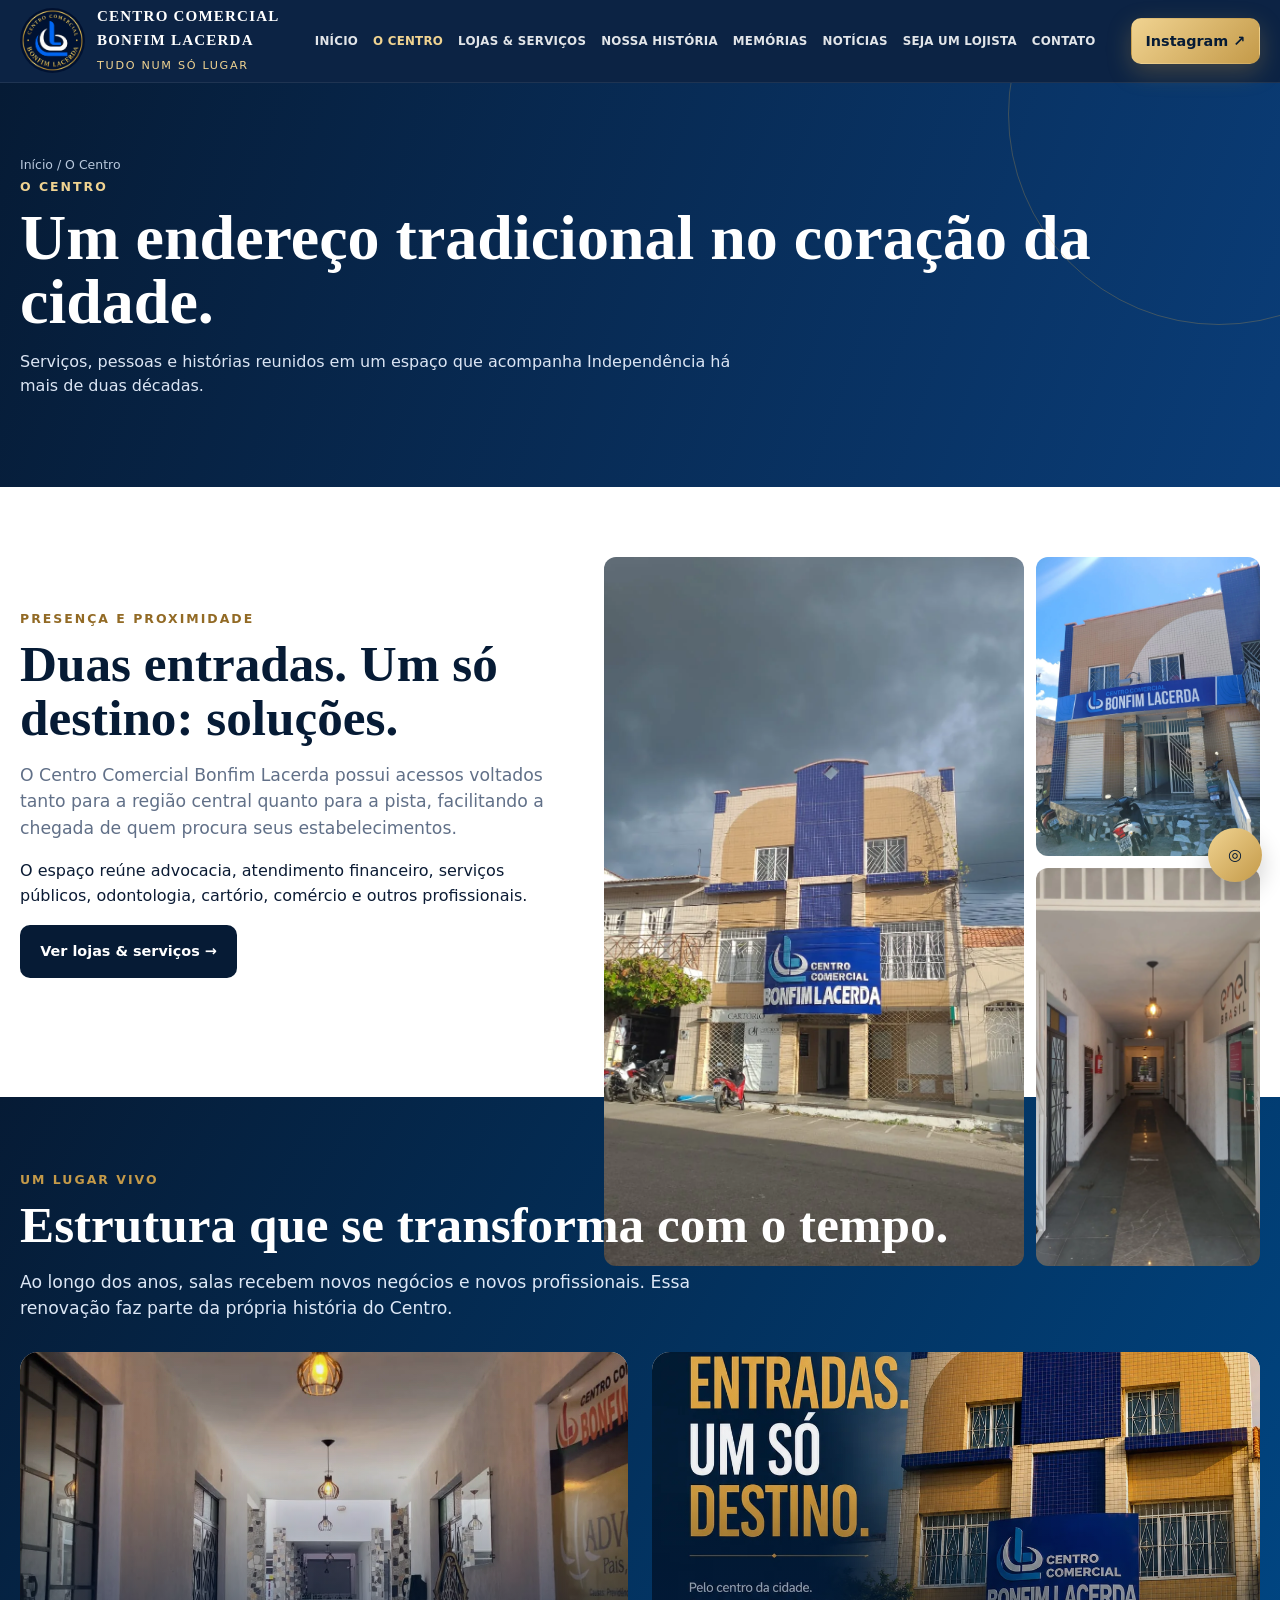
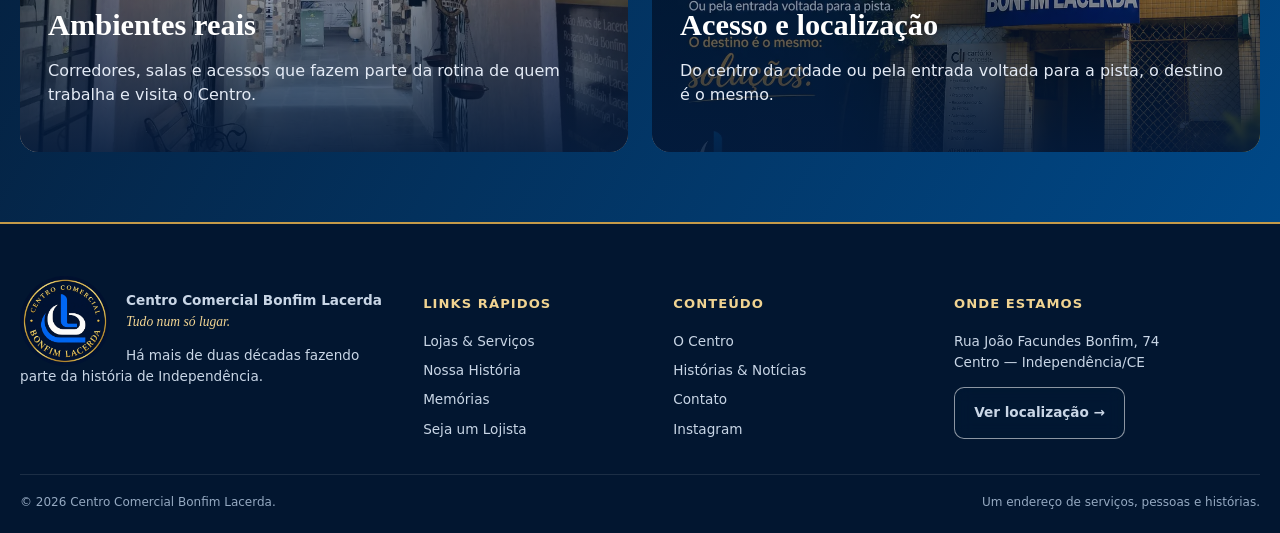
==== centro.html @ 52366234 "chore: initial commit - Centro Comercial Bonfim Lacerda site feat: static site with HTML, CSS, JS (n" ====
<!doctype html><html lang="pt-BR"><head><meta charset="utf-8"><meta name="viewport" content="width=device-width,initial-scale=1"><title>O Centro | Centro Comercial Bonfim Lacerda</title><meta name="description" content="Conheça a estrutura, localização, fachadas, corredores e características do Centro Comercial Bonfim Lacerda."><meta name="theme-color" content="#031b3d"><meta property="og:title" content="O Centro | Centro Comercial Bonfim Lacerda"><meta property="og:description" content="Conheça a estrutura, localização, fachadas, corredores e características do Centro Comercial Bonfim Lacerda."><meta property="og:type" content="website"><link rel="stylesheet" href="assets/css/style.css"></head><body ><header class="header"><div class="container header-inner"><a class="brand" href="index.html"><img src="assets/images/logo-oficial.webp" alt="Logo Centro Comercial Bonfim Lacerda"><div class="brand-text"><strong>CENTRO COMERCIAL<br>BONFIM LACERDA</strong><span>Tudo num só lugar</span></div></a><nav class="nav" id="main-nav" aria-label="Navegação principal"><a class="" href="index.html">Início</a><a aria-current="page" class="active" href="centro.html">O Centro</a><a class="" href="lojas.html">Lojas & Serviços</a><a class="" href="historia.html">Nossa História</a><a class="" href="memorias.html">Memórias</a><a class="" href="noticias.html">Notícias</a><a class="" href="lojista.html">Seja um Lojista</a><a class="" href="contato.html">Contato</a></nav><button class="menu-btn" aria-label="Abrir menu" aria-expanded="false" aria-controls="main-nav">☰</button><a class="btn btn-gold header-cta" href="https://www.instagram.com/centrocomercial.bonfim_lacerda/" target="_blank" rel="noopener">Instagram ↗</a></div></header><main><section class="page-hero"><div class="container"><div class="breadcrumbs">Início / O Centro</div><span class="eyebrow">O Centro</span><h1>Um endereço tradicional no coração da cidade.</h1><p>Serviços, pessoas e histórias reunidos em um espaço que acompanha Independência há mais de duas décadas.</p></div></section><section class="section"><div class="container about-grid"><div><span class="eyebrow">Presença e proximidade</span><h2 class="title">Duas entradas. Um só destino: soluções.</h2><p class="lead">O Centro Comercial Bonfim Lacerda possui acessos voltados tanto para a região central quanto para a pista, facilitando a chegada de quem procura seus estabelecimentos.</p><p>O espaço reúne advocacia, atendimento financeiro, serviços públicos, odontologia, cartório, comércio e outros profissionais.</p><a class="btn btn-navy" href="lojas.html">Ver lojas & serviços →</a></div><div class="photo-collage"><img src="assets/images/fachada-principal.webp" alt="Fachada principal"><img src="assets/images/fachada-pista.webp" alt="Fachada pela pista"><img src="assets/images/corredor-principal.webp" alt="Corredor interno"></div></div></section><section class="section dark-section"><div class="container"><span class="eyebrow">Um lugar vivo</span><h2 class="title">Estrutura que se transforma com o tempo.</h2><p class="lead">Ao longo dos anos, salas recebem novos negócios e novos profissionais. Essa renovação faz parte da própria história do Centro.</p><div class="story-grid" style="margin-top:30px"><div class="story-card"><img src="assets/images/corredor-superior.webp" alt="Corredor superior"><div class="story-copy"><h3>Ambientes reais</h3><p>Corredores, salas e acessos que fazem parte da rotina de quem trabalha e visita o Centro.</p></div></div><div class="story-card"><img src="assets/images/duas-entradas.webp" alt="Duas entradas do Centro"><div class="story-copy"><h3>Acesso e localização</h3><p>Do centro da cidade ou pela entrada voltada para a pista, o destino é o mesmo.</p></div></div></div></div></section></main><footer class="footer"><div class="container"><div class="footer-grid"><div class="footer-brand"><img src="assets/images/logo-oficial.webp" alt="Centro Comercial Bonfim Lacerda"><p><strong>Centro Comercial Bonfim Lacerda</strong><br><em style="color:var(--gold-2);font-family:Georgia,serif">Tudo num só lugar.</em></p><p>Há mais de duas décadas fazendo parte da história de Independência.</p></div><div><h4>Links rápidos</h4><div class="footer-links"><a href="lojas.html">Lojas & Serviços</a><a href="historia.html">Nossa História</a><a href="memorias.html">Memórias</a><a href="lojista.html">Seja um Lojista</a></div></div><div><h4>Conteúdo</h4><div class="footer-links"><a href="centro.html">O Centro</a><a href="noticias.html">Histórias & Notícias</a><a href="contato.html">Contato</a><a href="https://www.instagram.com/centrocomercial.bonfim_lacerda/" target="_blank" rel="noopener">Instagram</a></div></div><div><h4>Onde estamos</h4><p>Rua João Facundes Bonfim, 74<br>Centro — Independência/CE</p><a class="btn btn-outline" href="contato.html">Ver localização →</a></div></div><div class="copyright"><span>© 2026 Centro Comercial Bonfim Lacerda.</span><span>Um endereço de serviços, pessoas e histórias.</span></div></div></footer><a class="floating-instagram" href="https://www.instagram.com/centrocomercial.bonfim_lacerda/" aria-label="Instagram" target="_blank" rel="noopener">◎</a><script src="assets/js/app.js"></script></body></html>
---- assets/css/style.css ----
:root{
  --navy:#031b3d; --navy-2:#062a58; --navy-3:#0a3d78; --blue:#008cff;
  --blue-2:#156ee8; --gold:#e2ab42; --gold-2:#f4cf72; --cream:#f7f2e8;
  --white:#fff; --ink:#0b1b34; --muted:#617088; --line:#dce3ed;
  --shadow:0 18px 50px rgba(3,27,61,.12); --radius:20px; --max:1180px;
}
*{box-sizing:border-box}html{scroll-behavior:smooth}body{margin:0;font-family:Inter,system-ui,-apple-system,Segoe UI,Roboto,Arial,sans-serif;color:var(--ink);background:#fff;line-height:1.55}a{color:inherit;text-decoration:none}img{max-width:100%;display:block}button,input,select,textarea{font:inherit}.container{width:min(var(--max),calc(100% - 36px));margin:auto}.eyebrow{font-size:.78rem;letter-spacing:.16em;text-transform:uppercase;font-weight:800;color:var(--gold)}.serif{font-family:Georgia,'Times New Roman',serif}.section{padding:82px 0}.section-sm{padding:56px 0}.title{font:700 clamp(2rem,4vw,3.4rem)/1.05 Georgia,'Times New Roman',serif;color:var(--navy);margin:.35rem 0 1rem}.lead{font-size:1.08rem;color:var(--muted);max-width:760px}.btn{display:inline-flex;align-items:center;gap:.65rem;border-radius:10px;padding:.9rem 1.2rem;font-weight:800;font-size:.9rem;border:1px solid transparent;transition:.2s ease;cursor:pointer}.btn:hover{transform:translateY(-2px)}.btn-gold{background:linear-gradient(135deg,var(--gold-2),var(--gold));color:var(--navy);box-shadow:0 8px 24px rgba(226,171,66,.25)}.btn-outline{border-color:rgba(255,255,255,.55);color:#fff;background:rgba(3,27,61,.22);backdrop-filter:blur(8px)}.btn-navy{background:var(--navy);color:#fff}.btn-light{background:#fff;color:var(--navy);border-color:var(--line)}
.header{position:sticky;top:0;z-index:50;background:rgba(3,27,61,.96);backdrop-filter:blur(10px);border-bottom:1px solid rgba(255,255,255,.08)}.header-inner{height:82px;display:flex;align-items:center;justify-content:space-between;gap:24px}.brand{display:flex;align-items:center;gap:12px;color:#fff;min-width:235px}.brand img{width:65px;height:65px;border-radius:50%;object-fit:cover}.brand-text strong{display:block;font-family:Georgia,serif;letter-spacing:.08em;font-size:.94rem}.brand-text span{font-size:.7rem;letter-spacing:.15em;color:var(--gold-2);text-transform:uppercase}.nav{display:flex;gap:21px;align-items:center}.nav a{color:#fff;font-size:.78rem;font-weight:800;text-transform:uppercase;letter-spacing:.02em;opacity:.88}.nav a:hover,.nav a.active{color:var(--gold-2);opacity:1}.menu-btn{display:none;background:none;border:0;color:#fff;font-size:1.6rem}.header-cta{white-space:nowrap}
.hero{position:relative;min-height:690px;background:var(--navy);overflow:hidden;color:#fff}.hero-media{position:absolute;inset:0 0 0 43%;background:url('../images/fachada-principal.webp') center 35%/cover no-repeat}.hero-media:after{content:'';position:absolute;inset:0;background:linear-gradient(90deg,var(--navy) 0%,rgba(3,27,61,.55) 25%,rgba(3,27,61,.08) 72%)}.hero:before{content:'';position:absolute;inset:0;background:radial-gradient(circle at 22% 45%,rgba(0,140,255,.20),transparent 35%),linear-gradient(90deg,var(--navy) 0 51%,transparent 76%)}.hero-content{position:relative;z-index:2;padding:95px 0 120px;max-width:610px}.hero h1{font:700 clamp(2.7rem,6vw,5.2rem)/.98 Georgia,'Times New Roman',serif;margin:.45rem 0 1rem}.hero h1 em{font-weight:500;color:var(--gold-2)}.hero .subbrand{font-size:1.1rem;letter-spacing:.24em;text-transform:uppercase;font-weight:700}.hero .slogan{font:italic 700 1.55rem Georgia,serif;color:var(--gold-2);margin:.35rem 0 1.4rem}.hero p{max-width:520px;color:#d9e3f2}.hero-actions{display:flex;gap:12px;flex-wrap:wrap;margin-top:28px}.feature-strip{position:relative;z-index:3;margin-top:-55px}.feature-box{background:linear-gradient(110deg,var(--navy),var(--navy-2));color:#fff;border:1px solid rgba(226,171,66,.75);border-radius:18px;display:grid;grid-template-columns:repeat(4,1fr);box-shadow:var(--shadow);overflow:hidden}.feature-item{padding:22px;display:flex;gap:13px;align-items:flex-start}.feature-item+.feature-item{border-left:1px solid rgba(255,255,255,.1)}.feature-icon{font-size:1.65rem;color:var(--gold)}.feature-item strong{display:block}.feature-item small{color:#d5dfef}
.category-grid{display:grid;grid-template-columns:repeat(6,1fr);gap:15px;margin-top:30px}.category-card{border:1px solid #eadfca;border-radius:14px;padding:24px 14px;text-align:center;background:#fff;transition:.2s}.category-card:hover{transform:translateY(-4px);box-shadow:var(--shadow);border-color:var(--gold)}.category-icon{font-size:2rem;color:var(--navy-3);margin-bottom:12px}.category-card strong{display:block;color:var(--navy);font-family:Georgia,serif;font-size:1.05rem}.category-card small{color:var(--muted)}
.dark-section{background:linear-gradient(120deg,var(--navy),#004887);color:#fff}.dark-section .title{color:#fff}.dark-section .lead{color:#dce7f6}.about-grid{display:grid;grid-template-columns:.9fr 1.1fr;gap:48px;align-items:center}.photo-collage{display:grid;grid-template-columns:1.5fr .8fr;grid-template-rows:1fr 1fr;gap:12px;height:470px}.photo-collage img{width:100%;height:100%;object-fit:cover;border-radius:12px}.photo-collage img:first-child{grid-row:1/3}.stats{display:grid;grid-template-columns:repeat(3,1fr);gap:12px;margin:28px 0}.stat{padding:18px 15px;border-left:3px solid var(--gold);background:rgba(255,255,255,.07);border-radius:0 10px 10px 0}.stat strong{display:block;font:700 1.5rem Georgia,serif;color:var(--gold-2)}.stat span{font-size:.82rem;color:#dce7f6}
.services-grid{display:grid;grid-template-columns:repeat(4,1fr);gap:20px;margin-top:30px}.service-card{border:1px solid var(--line);border-radius:16px;overflow:hidden;background:#fff;display:flex;flex-direction:column;transition:.2s;min-height:100%}.service-card:hover{transform:translateY(-4px);box-shadow:var(--shadow)}.service-image{height:210px;position:relative;overflow:hidden;background:#eef3f8}.service-image img{width:100%;height:100%;object-fit:cover;transition:.35s}.service-card:hover .service-image img{transform:scale(1.035)}.service-badge{position:absolute;left:14px;top:14px;background:var(--navy);color:#fff;padding:.35rem .6rem;border-radius:999px;font-size:.7rem;font-weight:800;box-shadow:0 4px 15px rgba(0,0,0,.18)}.service-body{padding:18px;display:flex;flex-direction:column;flex:1}.service-body h3{font:700 1.25rem Georgia,serif;color:var(--navy);margin:.15rem 0 .5rem}.service-meta{font-size:.8rem;color:var(--muted);margin-bottom:9px}.service-body p{font-size:.9rem;color:#506078}.service-link{margin-top:auto;color:var(--navy-3);font-weight:800;font-size:.86rem}.featured-service{display:grid;grid-template-columns:1fr 1.05fr;min-height:520px;border-radius:24px;overflow:hidden;background:var(--navy);box-shadow:var(--shadow)}.featured-service-media{position:relative}.featured-service-media img{width:100%;height:100%;object-fit:cover}.featured-service-content{padding:52px;color:#fff;display:flex;flex-direction:column;justify-content:center;background:radial-gradient(circle at 90% 10%,rgba(226,171,66,.18),transparent 35%)}.featured-service-content h2{font:700 clamp(2rem,4vw,3.2rem)/1.03 Georgia,serif;margin:.4rem 0 1rem}.featured-service-content .heritage{color:var(--gold-2);font:italic 1.25rem Georgia,serif}.featured-service-content p{color:#dbe6f5}.owner-label{display:inline-flex;align-self:flex-start;border:1px solid var(--gold);color:var(--gold-2);border-radius:999px;padding:.45rem .7rem;font-size:.75rem;font-weight:800;margin-bottom:10px}
.story-grid{display:grid;grid-template-columns:1fr 1fr;gap:24px}.story-card{border-radius:18px;overflow:hidden;min-height:400px;position:relative;background:#eee}.story-card img{width:100%;height:100%;object-fit:cover;position:absolute;inset:0}.story-card:after{content:'';position:absolute;inset:0;background:linear-gradient(0deg,rgba(3,27,61,.9),rgba(3,27,61,.06) 70%)}.story-copy{position:absolute;z-index:2;left:28px;right:28px;bottom:28px;color:#fff}.story-copy h3{font:700 1.9rem Georgia,serif;margin:.25rem 0}.story-copy p{color:#e3eaf5}.rental-banner{display:grid;grid-template-columns:1fr .9fr;align-items:center;background:linear-gradient(120deg,#fff8e9,#fff);border:1px solid #f0d99d;border-radius:22px;overflow:hidden}.rental-copy{padding:42px}.rental-copy h2{font:700 2.3rem/1.05 Georgia,serif;color:var(--navy);margin:.35rem 0 1rem}.rental-banner img{width:100%;height:100%;object-fit:cover;min-height:390px}
.page-hero{background:linear-gradient(110deg,var(--navy),var(--navy-3));color:#fff;padding:72px 0;position:relative;overflow:hidden}.page-hero:after{content:'';position:absolute;width:420px;height:420px;border:1px solid rgba(226,171,66,.25);border-radius:50%;right:-150px;top:-180px}.page-hero h1{font:700 clamp(2.5rem,5vw,4.6rem)/1 Georgia,serif;margin:.4rem 0 .7rem}.page-hero p{max-width:720px;color:#dbe5f4}.breadcrumbs{font-size:.78rem;color:#b9c9dd}.filterbar{display:flex;gap:10px;flex-wrap:wrap;margin:24px 0 30px}.filter-btn{border:1px solid var(--line);background:#fff;border-radius:999px;padding:.55rem .9rem;font-weight:700;color:var(--navy);cursor:pointer}.filter-btn.active,.filter-btn:hover{background:var(--navy);color:#fff;border-color:var(--navy)}.search-box{width:100%;max-width:520px;border:1px solid var(--line);border-radius:12px;padding:.95rem 1rem}.detail-grid{display:grid;grid-template-columns:1fr 1fr;gap:42px;align-items:start}.detail-gallery{display:grid;gap:12px}.detail-gallery img{border-radius:16px;width:100%;max-height:570px;object-fit:cover}.detail-card{position:sticky;top:110px;border:1px solid var(--line);border-radius:18px;padding:28px;box-shadow:var(--shadow)}.detail-card h1{font:700 2.3rem Georgia,serif;color:var(--navy);margin:.3rem 0}.info-list{display:grid;gap:10px;margin:20px 0}.info-row{display:flex;gap:10px;padding:10px 0;border-bottom:1px solid var(--line)}.info-row strong{min-width:95px}.timeline{position:relative;margin:36px 0}.timeline:before{content:'';position:absolute;left:16px;top:10px;bottom:10px;width:2px;background:#d7c18c}.timeline-item{position:relative;padding:0 0 34px 55px}.timeline-item:before{content:'';position:absolute;width:14px;height:14px;border:4px solid #fff;background:var(--gold);box-shadow:0 0 0 2px var(--gold);border-radius:50%;left:10px;top:5px}.timeline-item h3{color:var(--navy);font-family:Georgia,serif;margin:0 0 6px}.founders-grid{display:grid;grid-template-columns:1.1fr .9fr;gap:30px;align-items:center}.founders-grid img{border-radius:18px;box-shadow:var(--shadow)}.memory-grid{display:grid;grid-template-columns:repeat(3,1fr);gap:20px}.memory-card{border:1px solid var(--line);border-radius:16px;overflow:hidden}.memory-card img{height:260px;width:100%;object-fit:cover}.memory-card div{padding:18px}.contact-grid{display:grid;grid-template-columns:.85fr 1.15fr;gap:30px}.contact-card{padding:28px;border:1px solid var(--line);border-radius:16px}.map{width:100%;min-height:430px;border:0;border-radius:16px}.form-grid{display:grid;grid-template-columns:1fr 1fr;gap:14px}.field{display:grid;gap:6px}.field.full{grid-column:1/-1}.field label{font-weight:700;font-size:.85rem}.field input,.field textarea,.field select{border:1px solid var(--line);border-radius:10px;padding:.85rem}.field textarea{min-height:130px;resize:vertical}
.footer{background:#021630;color:#fff;border-top:2px solid var(--gold);padding:52px 0 22px}.footer-grid{display:grid;grid-template-columns:1.2fr .7fr .8fr 1fr;gap:36px}.footer-brand img{width:90px;height:90px;border-radius:50%;float:left;margin-right:16px}.footer h4{color:var(--gold-2);font-size:.82rem;text-transform:uppercase;letter-spacing:.08em}.footer a,.footer p{color:#c9d6e6;font-size:.85rem}.footer-links{display:grid;gap:8px}.copyright{border-top:1px solid rgba(255,255,255,.1);margin-top:34px;padding-top:18px;display:flex;justify-content:space-between;gap:20px;color:#95a9c1;font-size:.75rem}.floating-instagram{position:fixed;right:18px;bottom:18px;z-index:40;width:54px;height:54px;border-radius:50%;background:linear-gradient(135deg,var(--gold-2),var(--gold));color:var(--navy);display:grid;place-items:center;font-weight:900;box-shadow:0 10px 25px rgba(0,0,0,.2)}
@media(max-width:980px){.nav{display:none;position:absolute;top:82px;left:0;right:0;background:var(--navy);padding:20px 24px;flex-direction:column;align-items:flex-start}.nav.open{display:flex}.menu-btn{display:block}.header-cta{display:none}.hero-media{inset:0;opacity:.52}.hero:before{background:linear-gradient(90deg,var(--navy) 0%,rgba(3,27,61,.75) 60%,rgba(3,27,61,.35))}.hero-content{max-width:640px}.feature-box{grid-template-columns:1fr 1fr}.feature-item:nth-child(3){border-left:0;border-top:1px solid rgba(255,255,255,.1)}.feature-item:nth-child(4){border-top:1px solid rgba(255,255,255,.1)}.category-grid{grid-template-columns:repeat(3,1fr)}.about-grid,.featured-service,.founders-grid,.detail-grid,.contact-grid{grid-template-columns:1fr}.services-grid{grid-template-columns:repeat(2,1fr)}.featured-service-media{min-height:460px}.rental-banner{grid-template-columns:1fr}.rental-banner img{max-height:470px}.memory-grid{grid-template-columns:repeat(2,1fr)}.footer-grid{grid-template-columns:1fr 1fr}.detail-card{position:static}}
@media(max-width:640px){.container{width:min(100% - 24px,var(--max))}.brand-text{display:none}.brand{min-width:auto}.header-inner{height:70px}.brand img{width:54px;height:54px}.nav{top:70px}.hero{min-height:650px}.hero-content{padding:75px 0 110px}.feature-strip{margin-top:-45px}.feature-box{grid-template-columns:1fr}.feature-item+.feature-item{border-left:0;border-top:1px solid rgba(255,255,255,.1)}.category-grid{grid-template-columns:1fr 1fr}.section{padding:60px 0}.about-grid{gap:28px}.photo-collage{height:360px}.stats{grid-template-columns:1fr}.services-grid,.story-grid,.memory-grid{grid-template-columns:1fr}.service-image{height:230px}.featured-service-media{min-height:390px}.featured-service-content{padding:32px 24px}.rental-copy{padding:30px 22px}.footer-grid{grid-template-columns:1fr}.copyright{flex-direction:column}.form-grid{grid-template-columns:1fr}.field.full{grid-column:auto}.page-hero{padding:55px 0}.contact-grid{gap:18px}}
/* Revisão visual 2026: contraste, respiro e fotografia real. */
:root{--navy:#061b35;--navy-2:#102b49;--gold:#c49a49;--gold-2:#f0d391;--cream:#f5f0e6;--radius:14px;--max:1240px}
.header-inner{gap:16px}.nav{gap:15px}.nav a{font-size:.74rem}.header-cta{padding:.7rem .85rem}.hero{min-height:0;background:var(--navy)}.hero:before{display:none}.hero-layout{display:grid;grid-template-columns:1fr 1fr;gap:64px;align-items:center;padding:56px 0 88px}.hero-content{padding:0;max-width:560px}.hero h1{font-size:clamp(3rem,6vw,5.5rem);line-height:1.04}.hero p{font-size:1.12rem;line-height:1.7}.hero-photo{margin:0;position:relative;overflow:hidden;border-radius:12px;border:1px solid #ffffff30}.hero-photo img{width:100%;height:490px;object-fit:cover;object-position:center 58%}.hero-photo figcaption{position:absolute;bottom:0;left:0;right:0;background:#061b35dd;color:white;padding:12px 16px;font-size:.8rem}.feature-strip{margin-top:-38px}.feature-box{background:#fff;color:var(--navy);border:1px solid #e8e0d2}.feature-item small{color:var(--muted)}.feature-item+.feature-item{border-color:#e8e0d2}.section{padding:70px 0}.category-card{border-radius:12px}.category-card:hover{background:var(--cream)}.empty-results{padding:25px;background:var(--cream);border-radius:12px}.empty-results[hidden]{display:none}a:focus-visible,button:focus-visible,input:focus-visible{outline:3px solid #c49a49;outline-offset:4px}.section:not(.dark-section) .eyebrow,.page-hero:not(.dark-section) .eyebrow{color:#926a25}.page-hero .eyebrow{color:var(--gold-2)!important}
@media(max-width:1200px){.nav{display:none;position:absolute;top:82px;left:0;right:0;background:var(--navy);padding:20px 24px;flex-direction:column;align-items:flex-start}.nav.open{display:flex}.menu-btn{display:block}.header-cta{display:none}}
@media(max-width:760px){.hero-layout{grid-template-columns:1fr;gap:28px;padding:42px 0 70px}.hero-photo img{height:340px}.hero h1{font-size:3.5rem}.hero p{font-size:1rem}.feature-strip{margin-top:-25px}.brand-text{display:block}.brand-text strong{font-size:.72rem}.brand-text span{font-size:.6rem}.nav{top:70px}.section{padding:48px 0}}
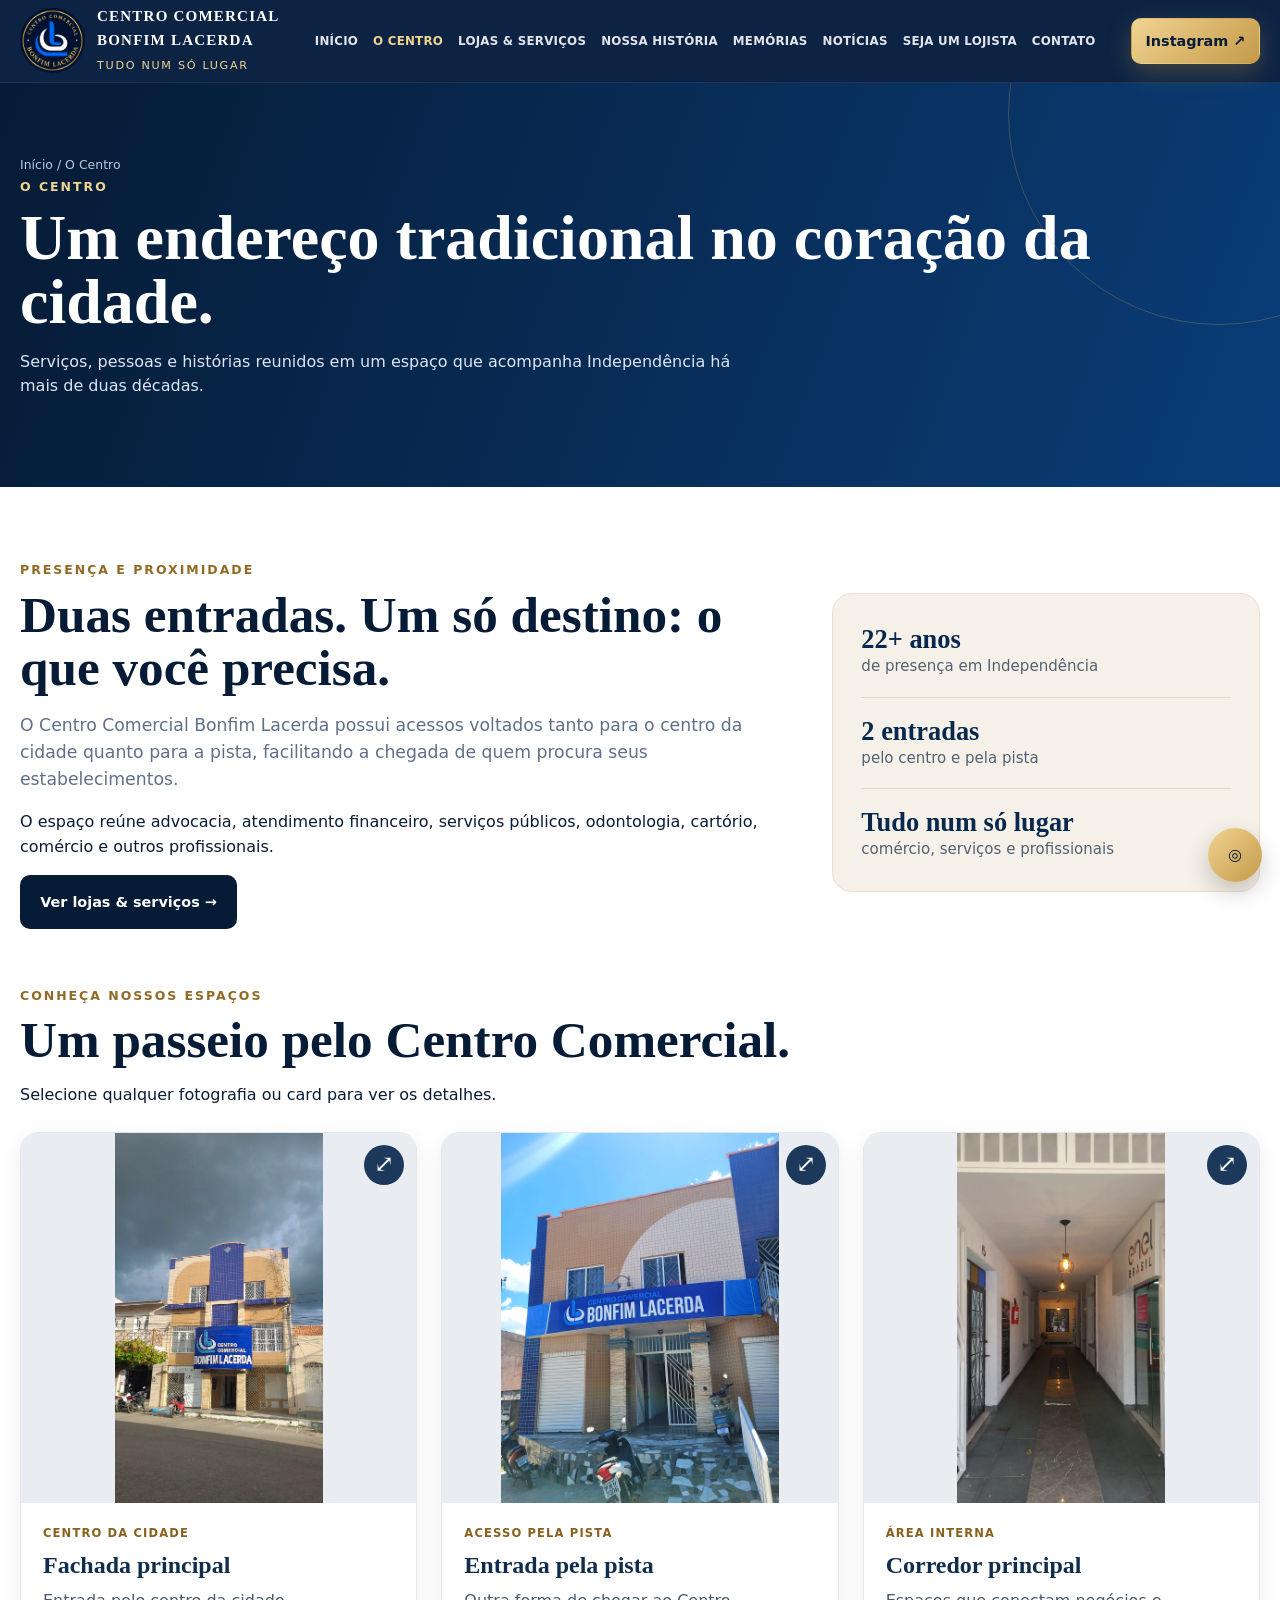
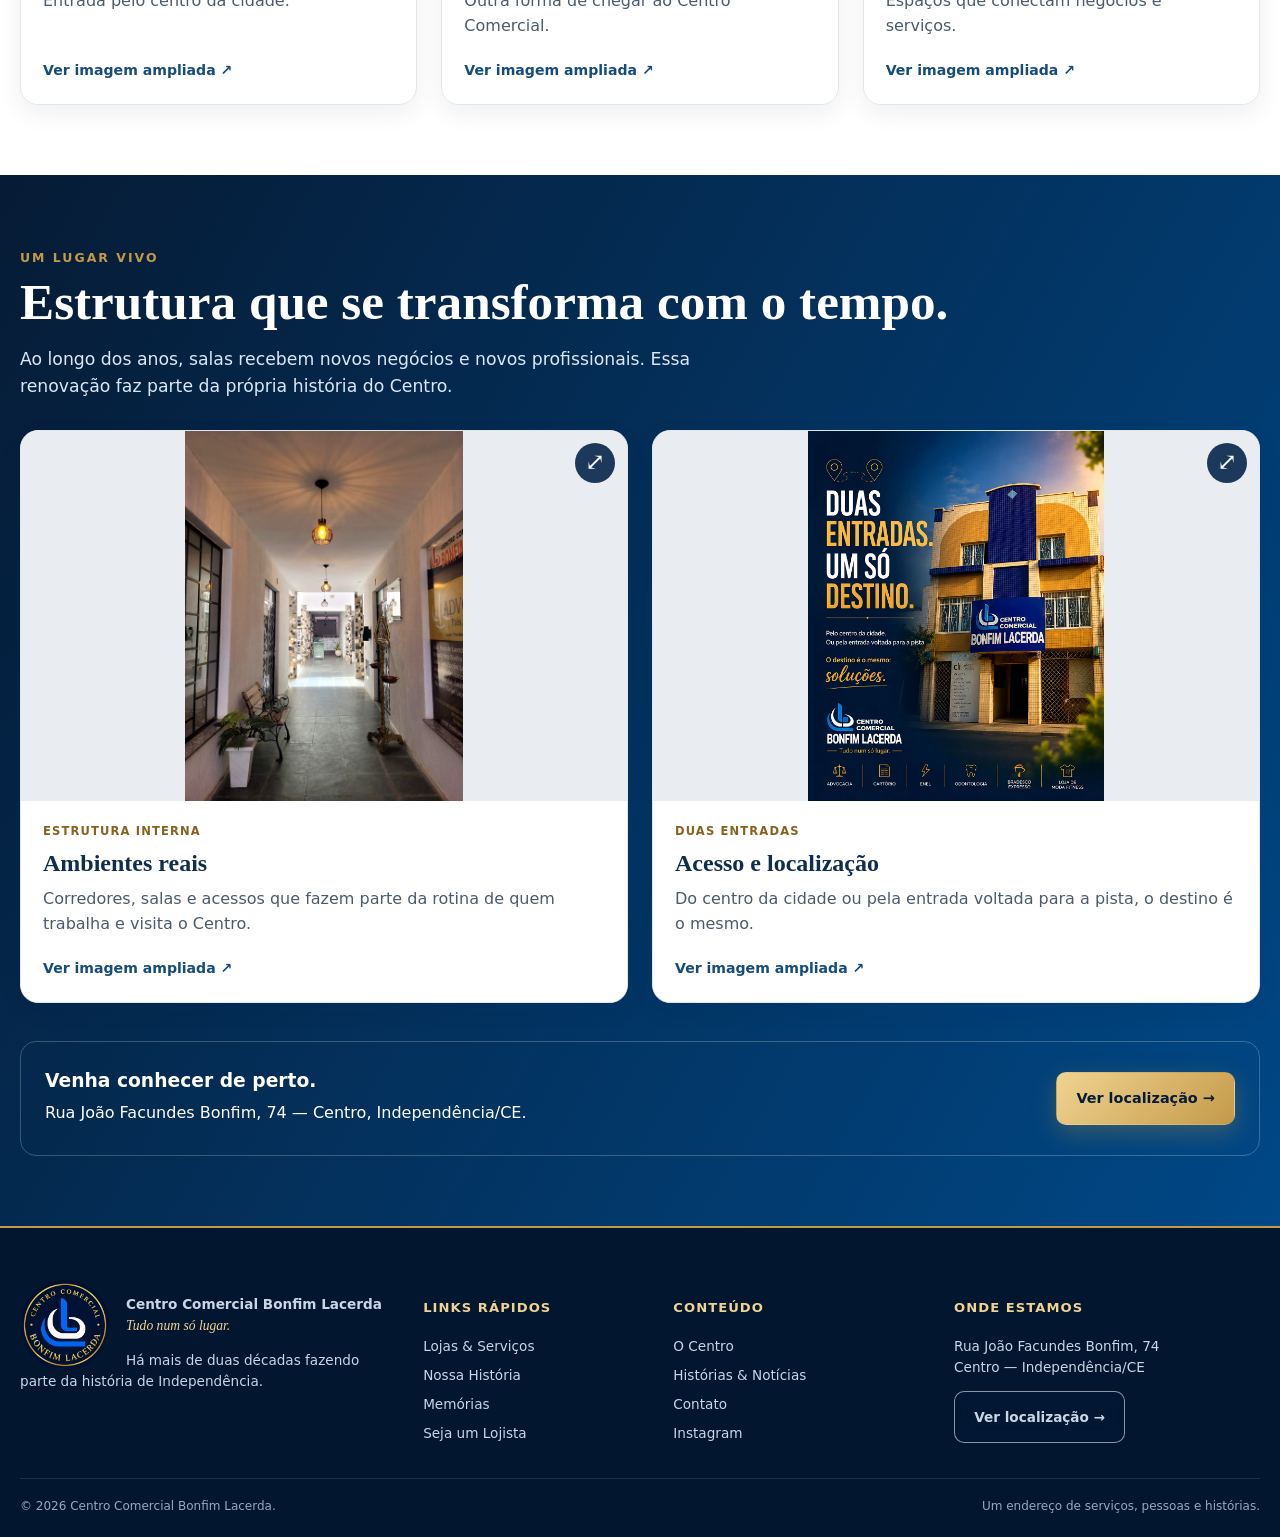
==== commit 0bccc0c9: "fix: correções, ajustes de texto e imagens revisadas Correções funcionais (app.js): - filtro de cate" ====
--- a/centro.html
+++ b/centro.html
@@ -1 +1,4 @@
-<!doctype html><html lang="pt-BR"><head><meta charset="utf-8"><meta name="viewport" content="width=device-width,initial-scale=1"><title>O Centro | Centro Comercial Bonfim Lacerda</title><meta name="description" content="Conheça a estrutura, localização, fachadas, corredores e características do Centro Comercial Bonfim Lacerda."><meta name="theme-color" content="#031b3d"><meta property="og:title" content="O Centro | Centro Comercial Bonfim Lacerda"><meta property="og:description" content="Conheça a estrutura, localização, fachadas, corredores e características do Centro Comercial Bonfim Lacerda."><meta property="og:type" content="website"><link rel="stylesheet" href="assets/css/style.css"></head><body ><header class="header"><div class="container header-inner"><a class="brand" href="index.html"><img src="assets/images/logo-oficial.webp" alt="Logo Centro Comercial Bonfim Lacerda"><div class="brand-text"><strong>CENTRO COMERCIAL<br>BONFIM LACERDA</strong><span>Tudo num só lugar</span></div></a><nav class="nav" id="main-nav" aria-label="Navegação principal"><a class="" href="index.html">Início</a><a aria-current="page" class="active" href="centro.html">O Centro</a><a class="" href="lojas.html">Lojas & Serviços</a><a class="" href="historia.html">Nossa História</a><a class="" href="memorias.html">Memórias</a><a class="" href="noticias.html">Notícias</a><a class="" href="lojista.html">Seja um Lojista</a><a class="" href="contato.html">Contato</a></nav><button class="menu-btn" aria-label="Abrir menu" aria-expanded="false" aria-controls="main-nav">☰</button><a class="btn btn-gold header-cta" href="https://www.instagram.com/centrocomercial.bonfim_lacerda/" target="_blank" rel="noopener">Instagram ↗</a></div></header><main><section class="page-hero"><div class="container"><div class="breadcrumbs">Início / O Centro</div><span class="eyebrow">O Centro</span><h1>Um endereço tradicional no coração da cidade.</h1><p>Serviços, pessoas e histórias reunidos em um espaço que acompanha Independência há mais de duas décadas.</p></div></section><section class="section"><div class="container about-grid"><div><span class="eyebrow">Presença e proximidade</span><h2 class="title">Duas entradas. Um só destino: soluções.</h2><p class="lead">O Centro Comercial Bonfim Lacerda possui acessos voltados tanto para a região central quanto para a pista, facilitando a chegada de quem procura seus estabelecimentos.</p><p>O espaço reúne advocacia, atendimento financeiro, serviços públicos, odontologia, cartório, comércio e outros profissionais.</p><a class="btn btn-navy" href="lojas.html">Ver lojas & serviços →</a></div><div class="photo-collage"><img src="assets/images/fachada-principal.webp" alt="Fachada principal"><img src="assets/images/fachada-pista.webp" alt="Fachada pela pista"><img src="assets/images/corredor-principal.webp" alt="Corredor interno"></div></div></section><section class="section dark-section"><div class="container"><span class="eyebrow">Um lugar vivo</span><h2 class="title">Estrutura que se transforma com o tempo.</h2><p class="lead">Ao longo dos anos, salas recebem novos negócios e novos profissionais. Essa renovação faz parte da própria história do Centro.</p><div class="story-grid" style="margin-top:30px"><div class="story-card"><img src="assets/images/corredor-superior.webp" alt="Corredor superior"><div class="story-copy"><h3>Ambientes reais</h3><p>Corredores, salas e acessos que fazem parte da rotina de quem trabalha e visita o Centro.</p></div></div><div class="story-card"><img src="assets/images/duas-entradas.webp" alt="Duas entradas do Centro"><div class="story-copy"><h3>Acesso e localização</h3><p>Do centro da cidade ou pela entrada voltada para a pista, o destino é o mesmo.</p></div></div></div></div></section></main><footer class="footer"><div class="container"><div class="footer-grid"><div class="footer-brand"><img src="assets/images/logo-oficial.webp" alt="Centro Comercial Bonfim Lacerda"><p><strong>Centro Comercial Bonfim Lacerda</strong><br><em style="color:var(--gold-2);font-family:Georgia,serif">Tudo num só lugar.</em></p><p>Há mais de duas décadas fazendo parte da história de Independência.</p></div><div><h4>Links rápidos</h4><div class="footer-links"><a href="lojas.html">Lojas & Serviços</a><a href="historia.html">Nossa História</a><a href="memorias.html">Memórias</a><a href="lojista.html">Seja um Lojista</a></div></div><div><h4>Conteúdo</h4><div class="footer-links"><a href="centro.html">O Centro</a><a href="noticias.html">Histórias & Notícias</a><a href="contato.html">Contato</a><a href="https://www.instagram.com/centrocomercial.bonfim_lacerda/" target="_blank" rel="noopener">Instagram</a></div></div><div><h4>Onde estamos</h4><p>Rua João Facundes Bonfim, 74<br>Centro — Independência/CE</p><a class="btn btn-outline" href="contato.html">Ver localização →</a></div></div><div class="copyright"><span>© 2026 Centro Comercial Bonfim Lacerda.</span><span>Um endereço de serviços, pessoas e histórias.</span></div></div></footer><a class="floating-instagram" href="https://www.instagram.com/centrocomercial.bonfim_lacerda/" aria-label="Instagram" target="_blank" rel="noopener">◎</a><script src="assets/js/app.js"></script></body></html>+<!DOCTYPE html>
+<html lang="pt-BR"><head><meta charset="utf-8"/><meta content="width=device-width,initial-scale=1" name="viewport"/><title>O Centro | Centro Comercial Bonfim Lacerda</title><meta content="Conheça a estrutura, localização, fachadas, corredores e características do Centro Comercial Bonfim Lacerda." name="description"/><meta content="#031b3d" name="theme-color"/><meta content="O Centro | Centro Comercial Bonfim Lacerda" property="og:title"/><meta content="Conheça a estrutura, localização, fachadas, corredores e características do Centro Comercial Bonfim Lacerda." property="og:description"/><meta content="website" property="og:type"/><link href="assets/css/style.css" rel="stylesheet"/><style>
+.cc-intro-grid{display:grid;grid-template-columns:minmax(0,1.4fr) minmax(0,.8fr);gap:clamp(24px,5vw,64px);align-items:center}.cc-facts{background:#f5f1e8;border:1px solid #e8dfce;border-radius:20px;padding:12px 28px}.cc-facts div{padding:18px 0;border-bottom:1px solid #e2d7c4}.cc-facts div:last-child{border:0}.cc-facts strong,.cc-facts span{display:block}.cc-facts strong{font:700 1.65rem Georgia,serif;color:#08284e}.cc-facts span{color:#526174;font-size:.94rem}.cc-gallery-heading{margin:54px 0 24px}.cc-grid{display:grid;gap:24px;align-items:stretch}.cc-three{grid-template-columns:repeat(3,minmax(0,1fr))}.cc-two{grid-template-columns:repeat(2,minmax(0,1fr));margin-top:30px}.cc-card{appearance:none;display:flex;flex-direction:column;width:100%;min-width:0;padding:0;text-align:left;font:inherit;color:#102d4d;background:#fff;border:1px solid #e2e7ec;border-radius:18px;overflow:hidden;cursor:zoom-in;box-shadow:0 8px 24px #031b3d12;transition:transform .2s,box-shadow .2s}.cc-card:hover{transform:translateY(-4px);box-shadow:0 14px 32px #031b3d30}.cc-card:focus-visible,.cc-dialog button:focus-visible{outline:3px solid #d6a744;outline-offset:3px}.cc-media{position:relative;display:block;width:100%;height:clamp(230px,29vw,370px);background:#e9edf2;overflow:hidden}.cc-media img{display:block;width:100%;height:100%;object-fit:contain;object-position:center;transition:transform .25s}.cc-card:hover img{transform:scale(1.025)}.cc-expand{position:absolute;right:12px;top:12px;background:#08284ee8;color:white;border-radius:50%;width:40px;height:40px;display:grid;place-items:center;font-size:24px}.cc-copy{display:flex;flex-direction:column;gap:9px;padding:22px;flex:1;position:static;background:#fff;color:#102d4d}.cc-tag{font-size:.72rem;text-transform:uppercase;letter-spacing:.1em;color:#88611e;font-weight:700}.cc-copy strong{font:700 1.5rem/1.2 Georgia,serif}.cc-desc{color:#4b5b6c;line-height:1.55}.cc-link{margin-top:auto;padding-top:12px;color:#164c7c;font-weight:700;font-size:.88rem}.cc-visit{margin-top:38px;padding:24px;border:1px solid #ffffff38;border-radius:16px;display:flex;justify-content:space-between;align-items:center;gap:20px;flex-wrap:wrap}.cc-visit h3,.cc-visit p{margin:0 0 6px}.cc-dialog{position:fixed;inset:0;margin:auto;width:min(94vw,1100px);max-width:none;max-height:94dvh;padding:14px;border:1px solid #ffffff33;border-radius:16px;background:#07192d;color:white;overflow:auto;z-index:99999}.cc-dialog::backdrop{background:#020b16e8}.cc-dialog-top{display:flex;justify-content:space-between;align-items:center;padding:0 4px 8px}.cc-dialog button{background:#ffffff18;border:1px solid #ffffff40;color:white;border-radius:50%;width:42px;height:42px;cursor:pointer;font-size:28px;flex:none}.cc-view{display:flex;align-items:center;justify-content:center;gap:8px}.cc-view img{display:block;min-width:0;max-width:calc(100% - 100px);max-height:72dvh;object-fit:contain}.cc-dialog-caption{text-align:center;padding:12px 6px 4px;line-height:1.4}.cc-count{font-size:.9rem;color:#dbe5f4}@media(max-width:850px){.cc-three{grid-template-columns:repeat(2,minmax(0,1fr))}.cc-intro-grid{grid-template-columns:1fr}}@media(max-width:560px){.cc-three,.cc-two{grid-template-columns:1fr}.cc-media{height:300px}.cc-copy{padding:18px}.cc-dialog{padding:8px}.cc-view{gap:4px}.cc-dialog button{width:32px;height:32px;font-size:22px}.cc-view img{max-width:calc(100% - 72px)}}@media(prefers-reduced-motion:reduce){.cc-card,.cc-media img{transition:none}}
+</style></head><body><header class="header"><div class="container header-inner"><a class="brand" href="index.html"><img alt="Logo Centro Comercial Bonfim Lacerda" src="assets/images/logo-oficial.webp"/><div class="brand-text"><strong>CENTRO COMERCIAL<br/>BONFIM LACERDA</strong><span>Tudo num só lugar</span></div></a><nav aria-label="Navegação principal" class="nav" id="main-nav"><a class="" href="index.html">Início</a><a aria-current="page" class="active" href="centro.html">O Centro</a><a class="" href="lojas.html">Lojas &amp; Serviços</a><a class="" href="historia.html">Nossa História</a><a class="" href="memorias.html">Memórias</a><a class="" href="noticias.html">Notícias</a><a class="" href="lojista.html">Seja um Lojista</a><a class="" href="contato.html">Contato</a></nav><button aria-controls="main-nav" aria-expanded="false" aria-label="Abrir menu" class="menu-btn">☰</button><a class="btn btn-gold header-cta" href="https://www.instagram.com/centrocomercial.bonfim_lacerda/" rel="noopener" target="_blank">Instagram ↗</a></div></header><main><section class="page-hero"><div class="container"><div class="breadcrumbs">Início / O Centro</div><span class="eyebrow">O Centro</span><h1>Um endereço tradicional no coração da cidade.</h1><p>Serviços, pessoas e histórias reunidos em um espaço que acompanha Independência há mais de duas décadas.</p></div></section><section class="section cc-intro"><div class="container"><div class="cc-intro-grid"><div><span class="eyebrow">Presença e proximidade</span><h2 class="title">Duas entradas. Um só destino: o que você precisa.</h2><p class="lead">O Centro Comercial Bonfim Lacerda possui acessos voltados tanto para o centro da cidade quanto para a pista, facilitando a chegada de quem procura seus estabelecimentos.</p><p>O espaço reúne advocacia, atendimento financeiro, serviços públicos, odontologia, cartório, comércio e outros profissionais.</p><a class="btn btn-navy" href="lojas.html">Ver lojas &amp; serviços →</a></div><div class="cc-facts"><div><strong>22+ anos</strong><span>de presença em Independência</span></div><div><strong>2 entradas</strong><span>pelo centro e pela pista</span></div><div><strong>Tudo num só lugar</strong><span>comércio, serviços e profissionais</span></div></div></div><div class="cc-gallery-heading"><span class="eyebrow">Conheça nossos espaços</span><h2 class="title">Um passeio pelo Centro Comercial.</h2><p>Selecione qualquer fotografia ou card para ver os detalhes.</p></div><div class="cc-grid cc-three"><button aria-label="Ampliar: Fachada principal" class="cc-card" data-photo="0" type="button"><span class="cc-media"><img alt="Fachada principal do Centro Comercial Bonfim Lacerda" decoding="async" src="[data-uri]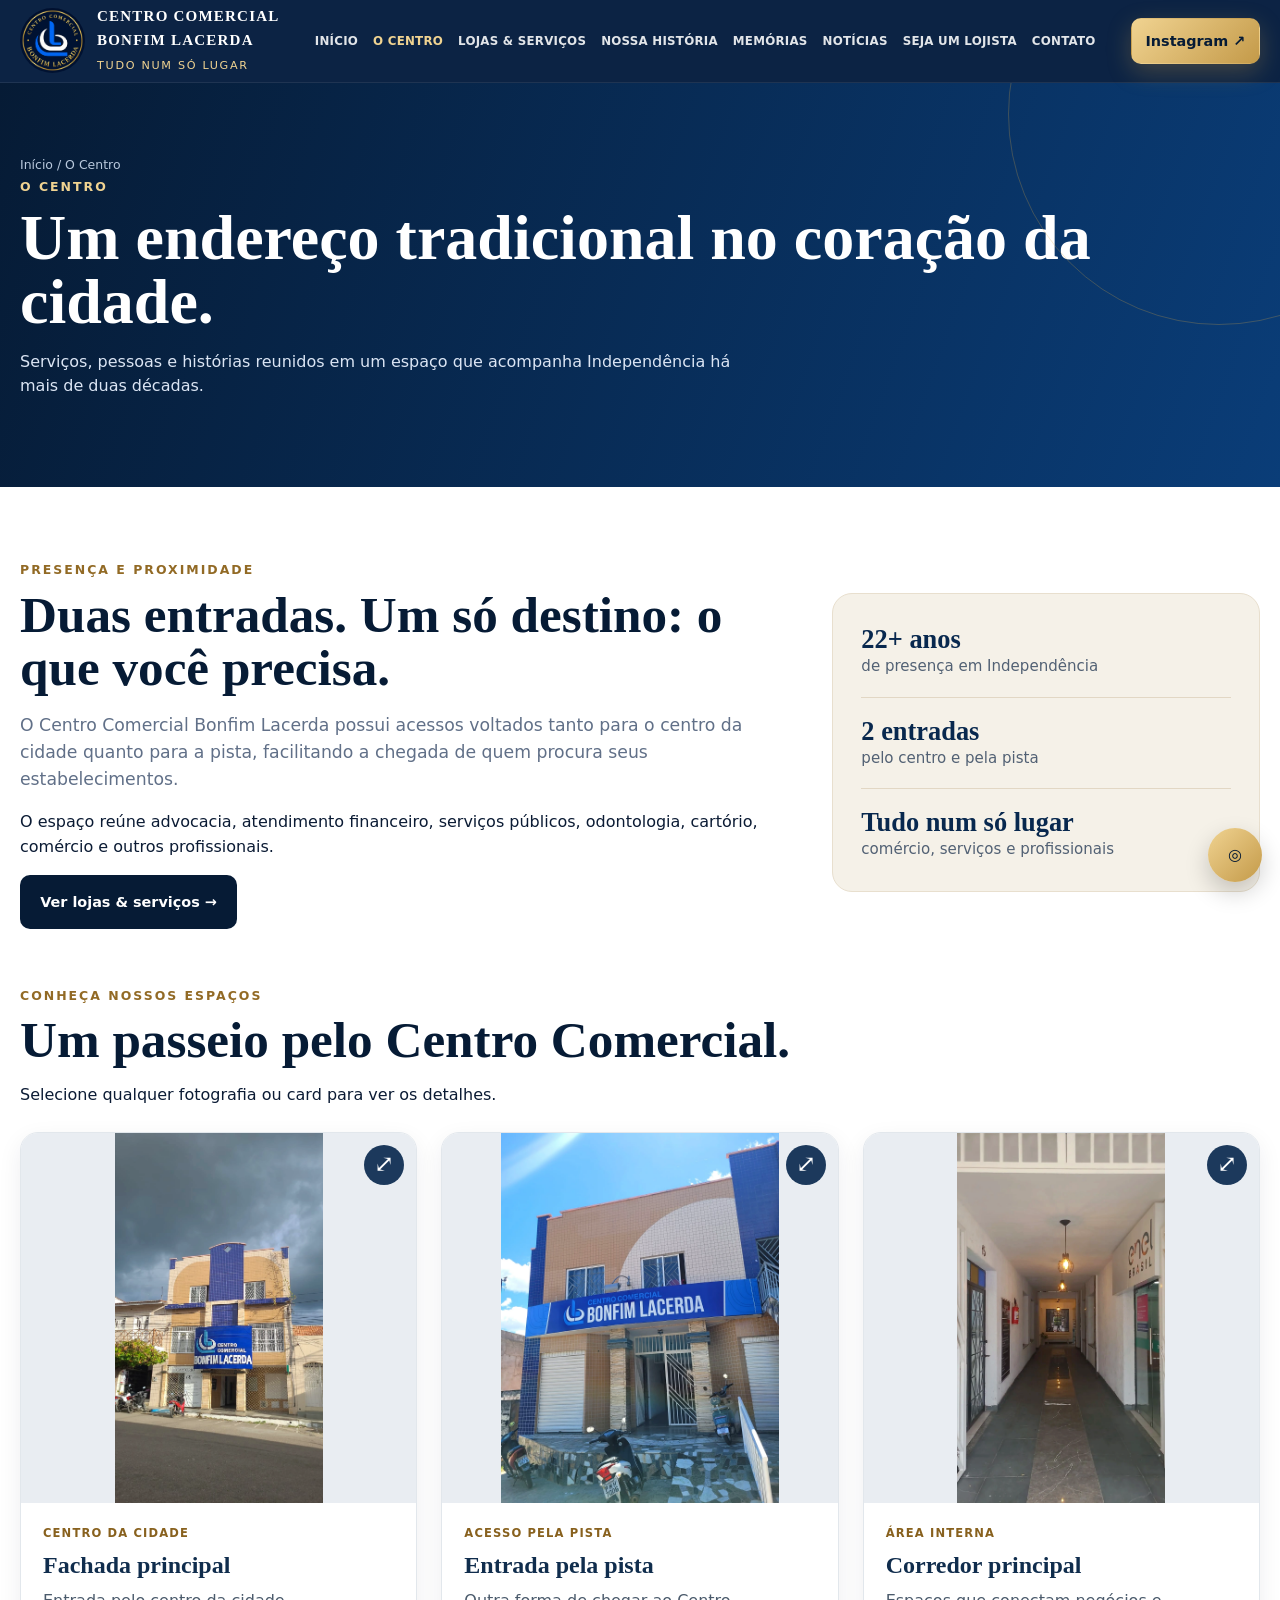
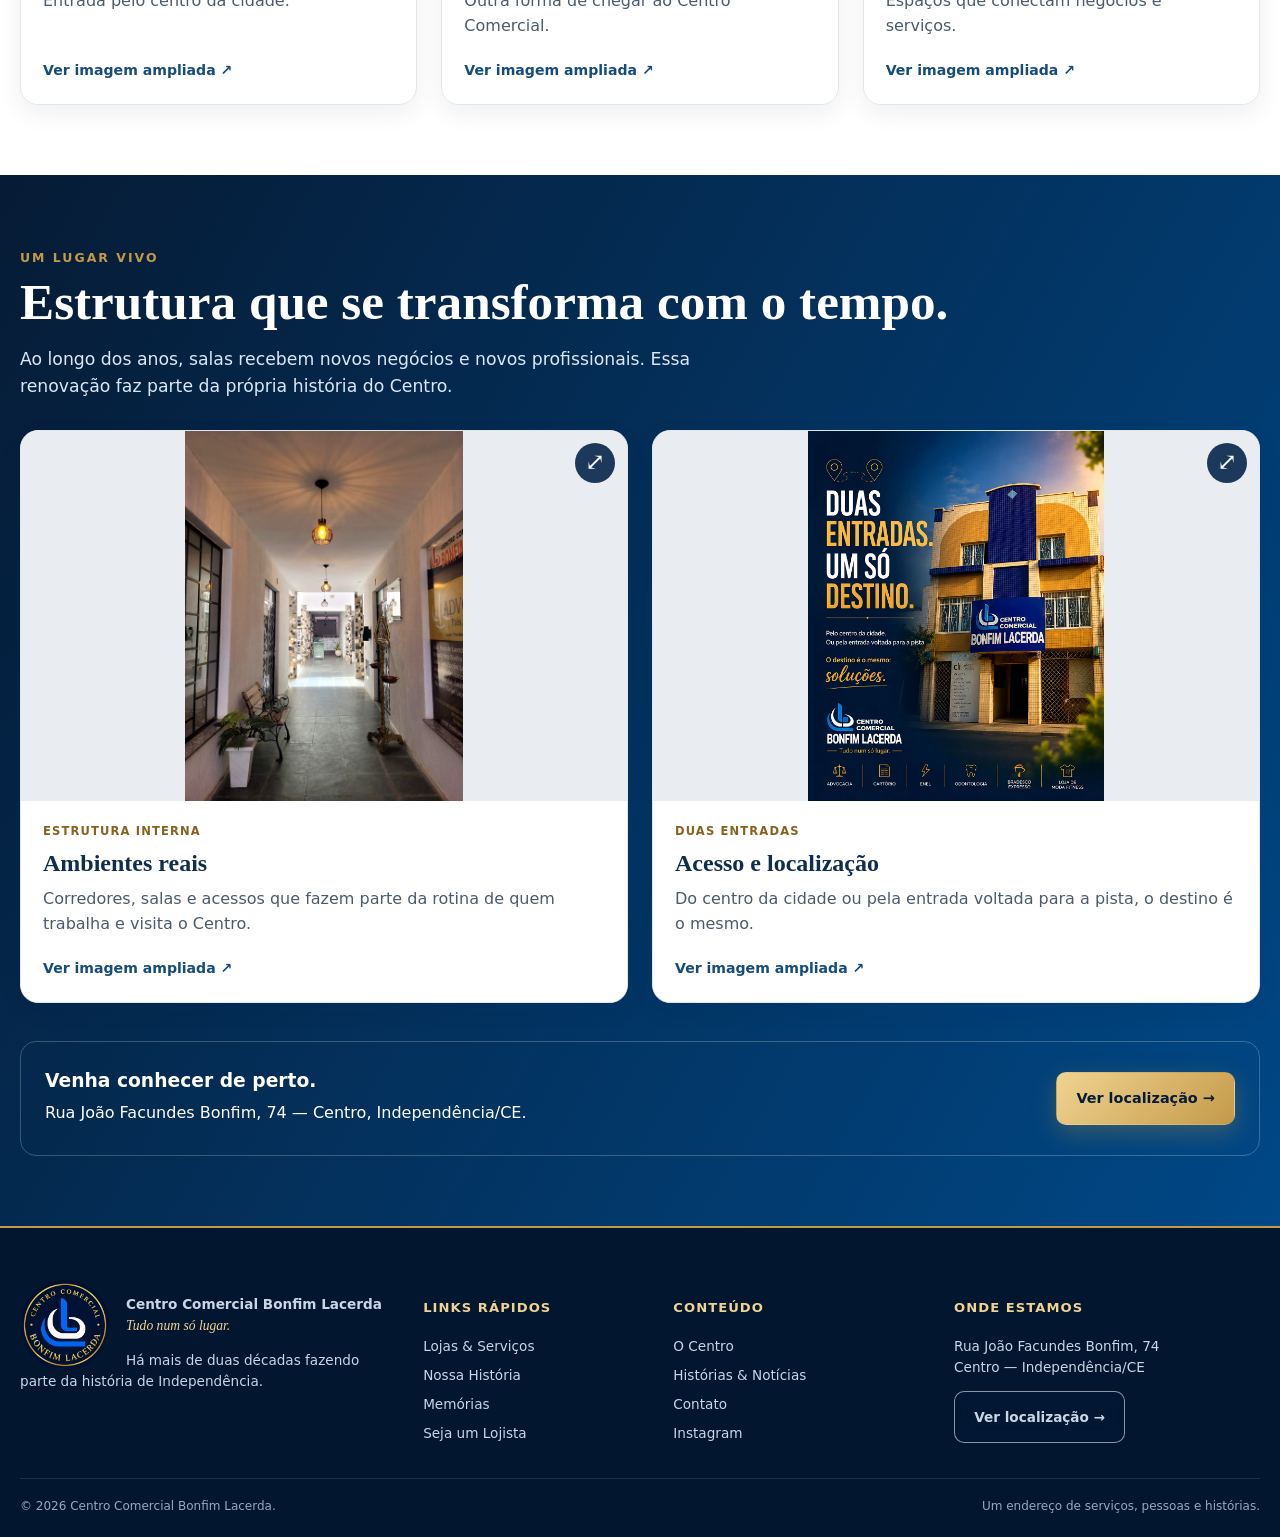
==== commit 78deeba8: "chore: atualizar imagem do corredor principal na pagina O Centro - corredor-principal.webp agora ref" ====
--- a/centro.html
+++ b/centro.html
@@ -1,4 +1,4 @@
 <!DOCTYPE html>
 <html lang="pt-BR"><head><meta charset="utf-8"/><meta content="width=device-width,initial-scale=1" name="viewport"/><title>O Centro | Centro Comercial Bonfim Lacerda</title><meta content="Conheça a estrutura, localização, fachadas, corredores e características do Centro Comercial Bonfim Lacerda." name="description"/><meta content="#031b3d" name="theme-color"/><meta content="O Centro | Centro Comercial Bonfim Lacerda" property="og:title"/><meta content="Conheça a estrutura, localização, fachadas, corredores e características do Centro Comercial Bonfim Lacerda." property="og:description"/><meta content="website" property="og:type"/><link href="assets/css/style.css" rel="stylesheet"/><style>
 .cc-intro-grid{display:grid;grid-template-columns:minmax(0,1.4fr) minmax(0,.8fr);gap:clamp(24px,5vw,64px);align-items:center}.cc-facts{background:#f5f1e8;border:1px solid #e8dfce;border-radius:20px;padding:12px 28px}.cc-facts div{padding:18px 0;border-bottom:1px solid #e2d7c4}.cc-facts div:last-child{border:0}.cc-facts strong,.cc-facts span{display:block}.cc-facts strong{font:700 1.65rem Georgia,serif;color:#08284e}.cc-facts span{color:#526174;font-size:.94rem}.cc-gallery-heading{margin:54px 0 24px}.cc-grid{display:grid;gap:24px;align-items:stretch}.cc-three{grid-template-columns:repeat(3,minmax(0,1fr))}.cc-two{grid-template-columns:repeat(2,minmax(0,1fr));margin-top:30px}.cc-card{appearance:none;display:flex;flex-direction:column;width:100%;min-width:0;padding:0;text-align:left;font:inherit;color:#102d4d;background:#fff;border:1px solid #e2e7ec;border-radius:18px;overflow:hidden;cursor:zoom-in;box-shadow:0 8px 24px #031b3d12;transition:transform .2s,box-shadow .2s}.cc-card:hover{transform:translateY(-4px);box-shadow:0 14px 32px #031b3d30}.cc-card:focus-visible,.cc-dialog button:focus-visible{outline:3px solid #d6a744;outline-offset:3px}.cc-media{position:relative;display:block;width:100%;height:clamp(230px,29vw,370px);background:#e9edf2;overflow:hidden}.cc-media img{display:block;width:100%;height:100%;object-fit:contain;object-position:center;transition:transform .25s}.cc-card:hover img{transform:scale(1.025)}.cc-expand{position:absolute;right:12px;top:12px;background:#08284ee8;color:white;border-radius:50%;width:40px;height:40px;display:grid;place-items:center;font-size:24px}.cc-copy{display:flex;flex-direction:column;gap:9px;padding:22px;flex:1;position:static;background:#fff;color:#102d4d}.cc-tag{font-size:.72rem;text-transform:uppercase;letter-spacing:.1em;color:#88611e;font-weight:700}.cc-copy strong{font:700 1.5rem/1.2 Georgia,serif}.cc-desc{color:#4b5b6c;line-height:1.55}.cc-link{margin-top:auto;padding-top:12px;color:#164c7c;font-weight:700;font-size:.88rem}.cc-visit{margin-top:38px;padding:24px;border:1px solid #ffffff38;border-radius:16px;display:flex;justify-content:space-between;align-items:center;gap:20px;flex-wrap:wrap}.cc-visit h3,.cc-visit p{margin:0 0 6px}.cc-dialog{position:fixed;inset:0;margin:auto;width:min(94vw,1100px);max-width:none;max-height:94dvh;padding:14px;border:1px solid #ffffff33;border-radius:16px;background:#07192d;color:white;overflow:auto;z-index:99999}.cc-dialog::backdrop{background:#020b16e8}.cc-dialog-top{display:flex;justify-content:space-between;align-items:center;padding:0 4px 8px}.cc-dialog button{background:#ffffff18;border:1px solid #ffffff40;color:white;border-radius:50%;width:42px;height:42px;cursor:pointer;font-size:28px;flex:none}.cc-view{display:flex;align-items:center;justify-content:center;gap:8px}.cc-view img{display:block;min-width:0;max-width:calc(100% - 100px);max-height:72dvh;object-fit:contain}.cc-dialog-caption{text-align:center;padding:12px 6px 4px;line-height:1.4}.cc-count{font-size:.9rem;color:#dbe5f4}@media(max-width:850px){.cc-three{grid-template-columns:repeat(2,minmax(0,1fr))}.cc-intro-grid{grid-template-columns:1fr}}@media(max-width:560px){.cc-three,.cc-two{grid-template-columns:1fr}.cc-media{height:300px}.cc-copy{padding:18px}.cc-dialog{padding:8px}.cc-view{gap:4px}.cc-dialog button{width:32px;height:32px;font-size:22px}.cc-view img{max-width:calc(100% - 72px)}}@media(prefers-reduced-motion:reduce){.cc-card,.cc-media img{transition:none}}
-</style></head><body><header class="header"><div class="container header-inner"><a class="brand" href="index.html"><img alt="Logo Centro Comercial Bonfim Lacerda" src="assets/images/logo-oficial.webp"/><div class="brand-text"><strong>CENTRO COMERCIAL<br/>BONFIM LACERDA</strong><span>Tudo num só lugar</span></div></a><nav aria-label="Navegação principal" class="nav" id="main-nav"><a class="" href="index.html">Início</a><a aria-current="page" class="active" href="centro.html">O Centro</a><a class="" href="lojas.html">Lojas &amp; Serviços</a><a class="" href="historia.html">Nossa História</a><a class="" href="memorias.html">Memórias</a><a class="" href="noticias.html">Notícias</a><a class="" href="lojista.html">Seja um Lojista</a><a class="" href="contato.html">Contato</a></nav><button aria-controls="main-nav" aria-expanded="false" aria-label="Abrir menu" class="menu-btn">☰</button><a class="btn btn-gold header-cta" href="https://www.instagram.com/centrocomercial.bonfim_lacerda/" rel="noopener" target="_blank">Instagram ↗</a></div></header><main><section class="page-hero"><div class="container"><div class="breadcrumbs">Início / O Centro</div><span class="eyebrow">O Centro</span><h1>Um endereço tradicional no coração da cidade.</h1><p>Serviços, pessoas e histórias reunidos em um espaço que acompanha Independência há mais de duas décadas.</p></div></section><section class="section cc-intro"><div class="container"><div class="cc-intro-grid"><div><span class="eyebrow">Presença e proximidade</span><h2 class="title">Duas entradas. Um só destino: o que você precisa.</h2><p class="lead">O Centro Comercial Bonfim Lacerda possui acessos voltados tanto para o centro da cidade quanto para a pista, facilitando a chegada de quem procura seus estabelecimentos.</p><p>O espaço reúne advocacia, atendimento financeiro, serviços públicos, odontologia, cartório, comércio e outros profissionais.</p><a class="btn btn-navy" href="lojas.html">Ver lojas &amp; serviços →</a></div><div class="cc-facts"><div><strong>22+ anos</strong><span>de presença em Independência</span></div><div><strong>2 entradas</strong><span>pelo centro e pela pista</span></div><div><strong>Tudo num só lugar</strong><span>comércio, serviços e profissionais</span></div></div></div><div class="cc-gallery-heading"><span class="eyebrow">Conheça nossos espaços</span><h2 class="title">Um passeio pelo Centro Comercial.</h2><p>Selecione qualquer fotografia ou card para ver os detalhes.</p></div><div class="cc-grid cc-three"><button aria-label="Ampliar: Fachada principal" class="cc-card" data-photo="0" type="button"><span class="cc-media"><img alt="Fachada principal do Centro Comercial Bonfim Lacerda" decoding="async" src="[data-uri]